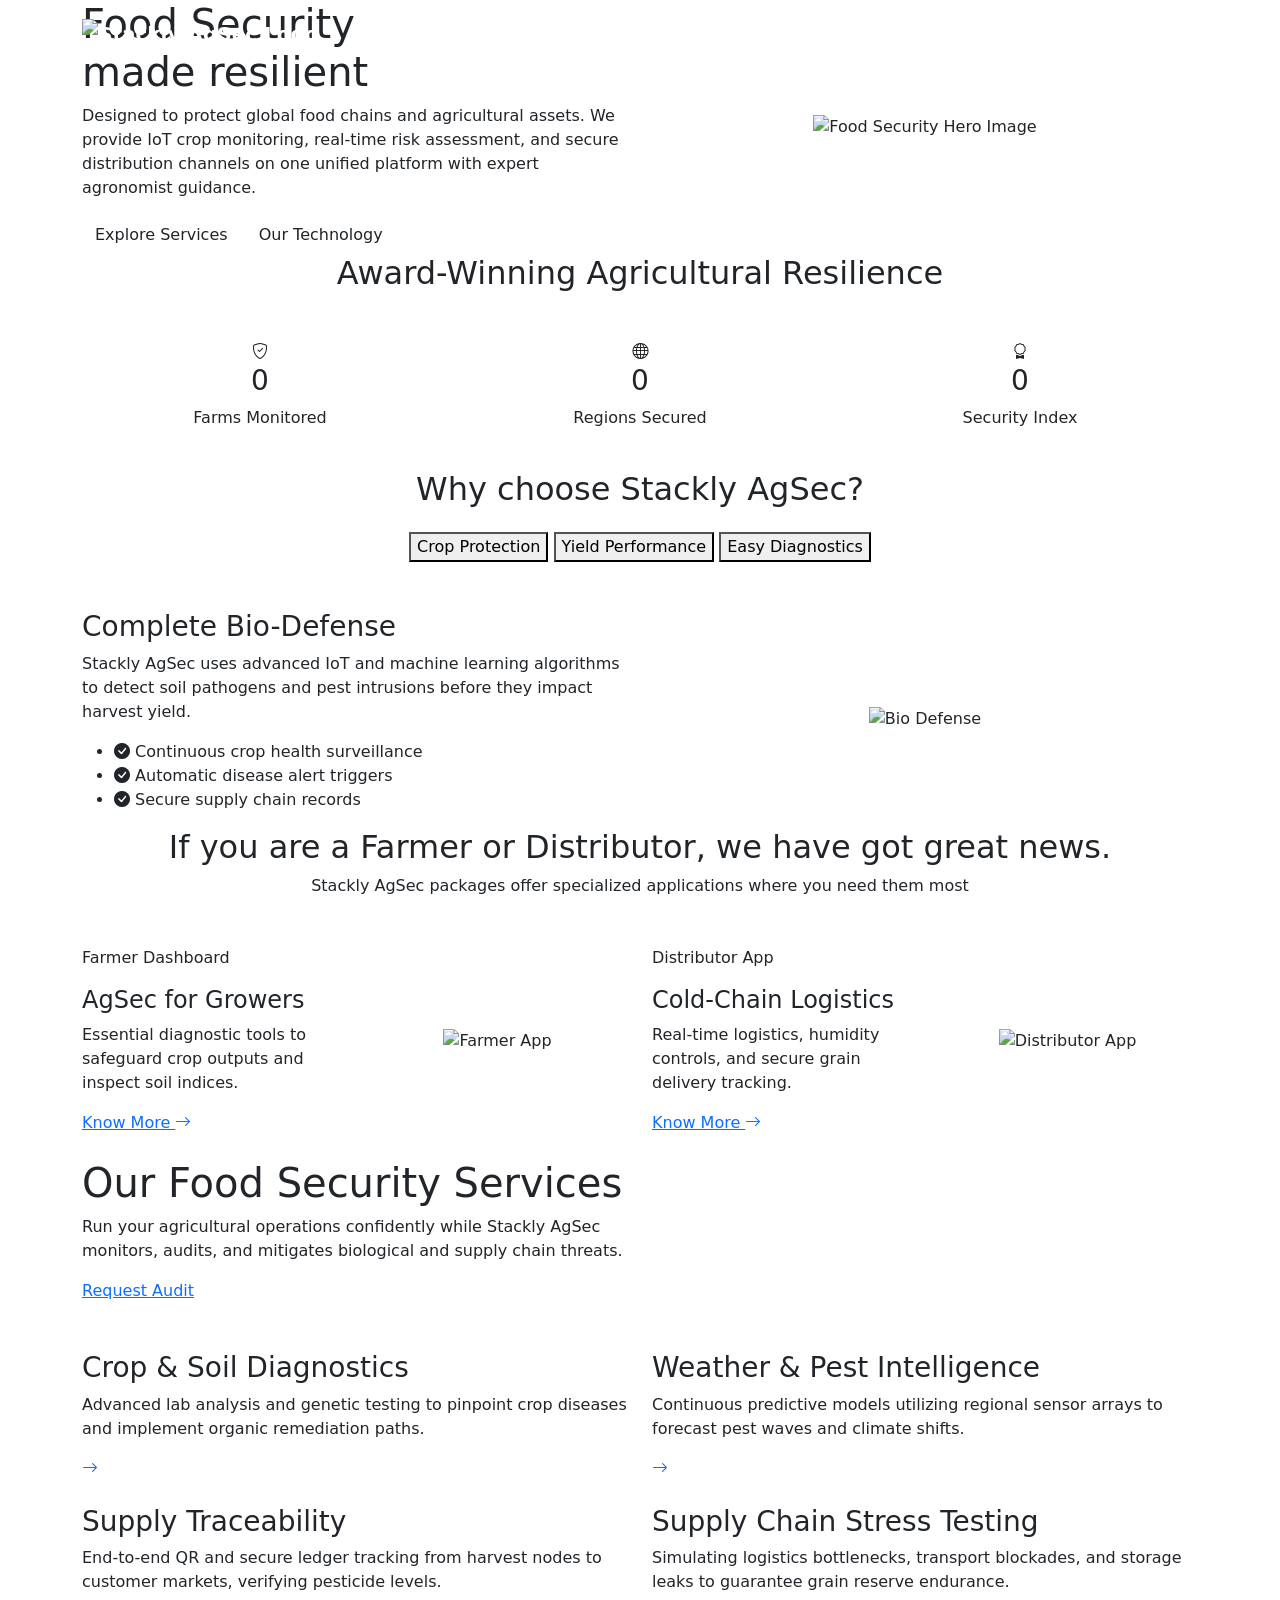
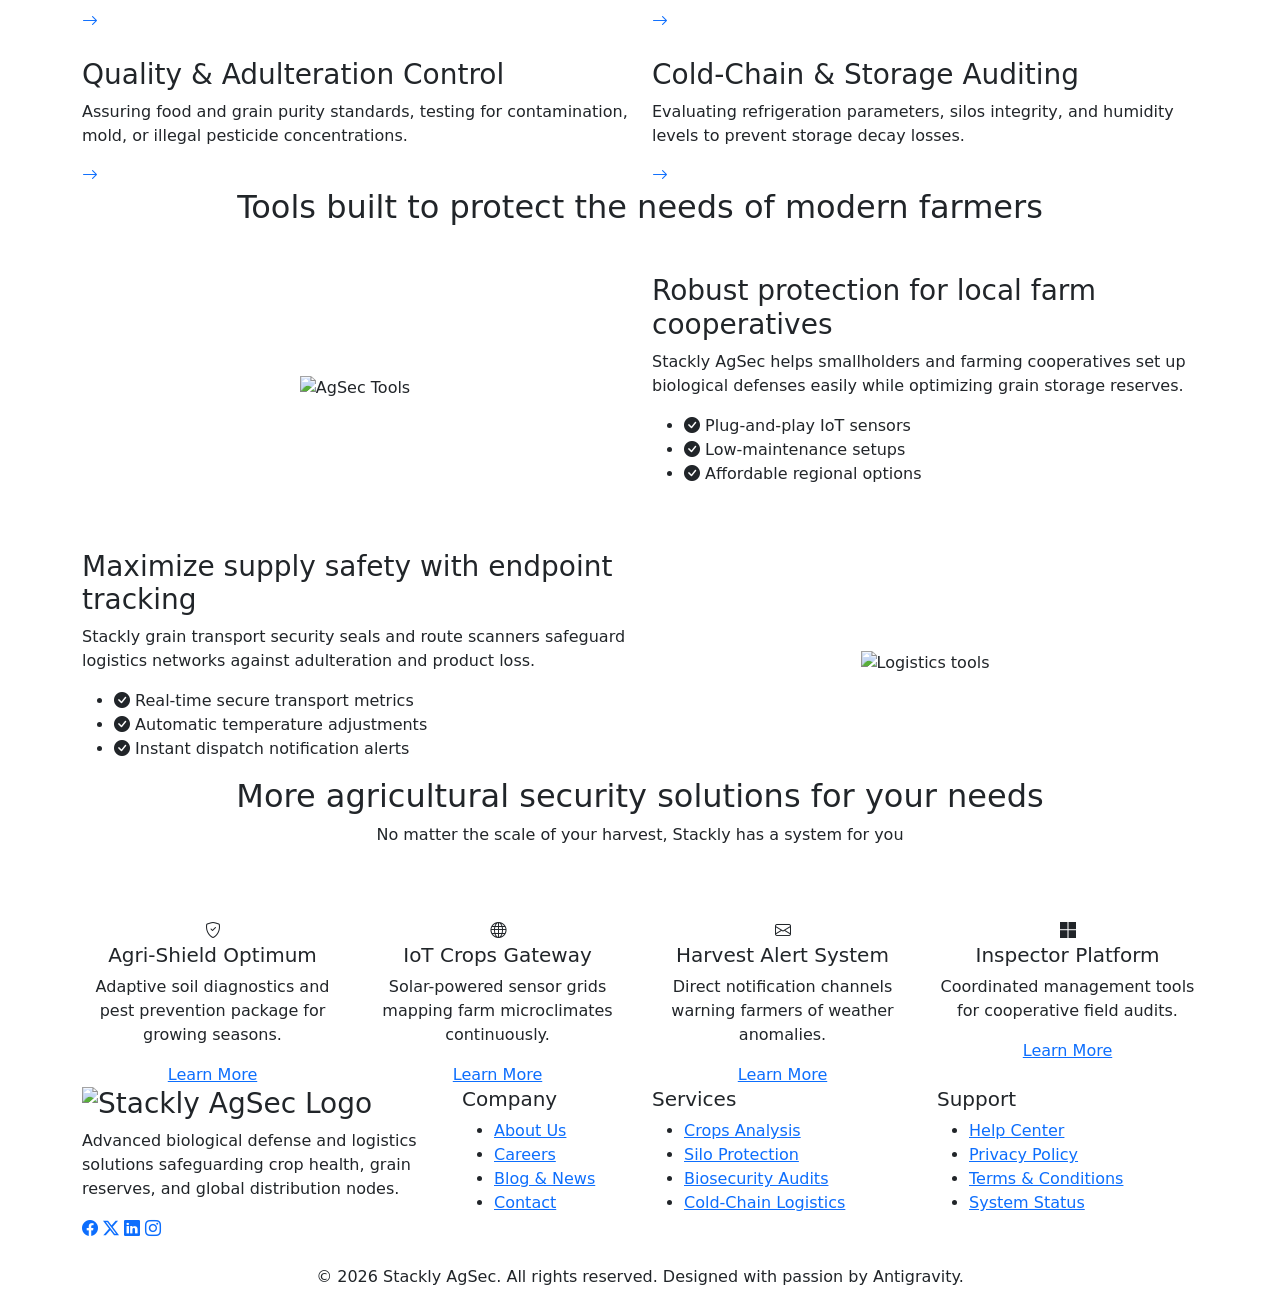
==== index.html @ b30dc9fa "Add files via upload" ====
<!DOCTYPE html>
<html lang="en">
<head>
<meta charset="UTF-8">
<meta name="viewport" content="width=device-width, initial-scale=1.0">
<title> Stackly || Food Security & Agricultural Resilience</title>

<!-- Bootstrap CSS -->
<link href="https://cdn.jsdelivr.net/npm/bootstrap@5.3.0/dist/css/bootstrap.min.css" rel="stylesheet">
<!-- Bootstrap Icons -->
<link href="https://cdn.jsdelivr.net/npm/bootstrap-icons/font/bootstrap-icons.css" rel="stylesheet">
<!-- Google Fonts -->
<link href="https://fonts.googleapis.com/css2?family=Inter:wght@300;400;500;600&family=Outfit:wght@400;700;800&display=swap" rel="stylesheet">

<link rel="stylesheet" href="css/style.css">
</head>

<body>

<!-- 1. Navbar -->
<nav class="navbar navbar-expand-lg navbar-dark custom-navbar fixed-top">
  <div class="container">
    <a class="navbar-brand fw-bold d-flex align-items-center" href="index.html">
      <img src="images/logo.webp" alt="Stackly AgSec Logo" class="logo-img">
    </a>
    <button class="navbar-toggler" type="button" data-bs-toggle="collapse" data-bs-target="#navbarMenu">
      <span class="navbar-toggler-icon"></span>
    </button>
    <div class="collapse navbar-collapse" id="navbarMenu">
      <ul class="navbar-nav ms-auto align-items-lg-center">
        <li class="nav-item">
          <a class="nav-link active" href="index.html"><i class="bi bi-house-door"></i> Home</a>
        </li>
        <li class="nav-item">
          <a class="nav-link" href="about.html"><i class="bi bi-shield-check"></i> About Us</a>
        </li>
        <li class="nav-item">
          <a class="nav-link" href="services.html"><i class="bi bi-shield-check"></i> Services</a>
        </li>
        <li class="nav-item">
          <a class="nav-link" href="blog.html"><i class="bi bi-journal-text"></i> Blog</a>
        </li>
        <li class="nav-item">
          <a class="nav-link" href="contact.html"><i class="bi bi-envelope"></i> Contact</a>
        </li>
        <li class="nav-item dropdown ms-lg-3">
          <a class="nav-link dropdown-toggle profile-icon" href="#" role="button" data-bs-toggle="dropdown">
            <i class="bi bi-person-circle fs-4"></i>
          </a>
          <ul class="dropdown-menu dropdown-menu-end custom-dropdown">
            <li><a class="dropdown-item" href="login.html"><i class="bi bi-box-arrow-in-right"></i> Login</a></li>
            <li><a class="dropdown-item" href="register.html"><i class="bi bi-person-plus"></i> Register</a></li>
          </ul>
        </li>
      </ul>
    </div>
  </div>
</nav>

<!-- 2. Hero Section -->
<section class="hero-section d-flex align-items-center">
  <div class="container">
    <div class="row align-items-center">
      <div class="col-lg-6 text-content">
        <h1 class="hero-title">
          <span>Food Security</span> <br> made resilient
        </h1>
        <p class="hero-text">
          Designed to protect global food chains and agricultural assets. We provide IoT crop monitoring, real-time risk assessment, and secure distribution channels on one unified platform with expert agronomist guidance.
        </p>
        <div class="hero-buttons">
          <a href="error.html" class="btn btn-cyber">Explore Services</a>
          <a href="error.html" class="btn btn-link-custom">Our Technology</a>
        </div>
      </div>
      <div class="col-lg-6 text-center">
        <img src="images/welcome.webp" class="img-fluid hero-img" alt="Food Security Hero Image">
      </div>
    </div>
  </div>
</section>

<!-- 3. Stats Section -->
<section class="stats-section">
  <div class="container">
    <h2 class="text-center stats-title">Award-Winning Agricultural Resilience</h2>
    <div class="row mt-5">
      <div class="col-lg-4 col-md-6 mb-4">
        <div class="stat-card text-center">
          <i class="bi bi-shield-check stat-icon"></i>
          <h3 class="counter stat-number" data-target="4500" data-suffix="+">0</h3>
          <p>Farms Monitored</p>
        </div>
      </div>
      <div class="col-lg-4 col-md-6 mb-4">
        <div class="stat-card text-center">
          <i class="bi bi-globe stat-icon"></i>
          <h3 class="counter stat-number" data-target="80" data-suffix="+">0</h3>
          <p>Regions Secured</p>
        </div>
      </div>
      <div class="col-lg-4 col-md-6 mb-4">
        <div class="stat-card text-center">
          <i class="bi bi-award stat-icon"></i>
          <h3 class="counter stat-number" data-target="95" data-suffix="%">0</h3>
          <p>Security Index</p>
        </div>
      </div>
    </div>
  </div>
</section>

<!-- 4. Why Choose Section -->
<section class="choose-section">
  <div class="container">
    <h2 class="text-center section-title">Why choose <span>Stackly AgSec</span>?</h2>
    <div class="tabs text-center mt-4">
      <button class="tab-btn active" onclick="showTab('protection')">Crop Protection</button>
      <button class="tab-btn" onclick="showTab('performance')">Yield Performance</button>
      <button class="tab-btn" onclick="showTab('easy')">Easy Diagnostics</button>
    </div>
    <div class="tab-content mt-5">
      <!-- Tab 1 -->
      <div class="tab-pane active" id="protection">
        <div class="row align-items-center">
          <div class="col-lg-6">
            <h3>Complete Bio-Defense</h3>
            <p>Stackly AgSec uses advanced IoT and machine learning algorithms to detect soil pathogens and pest intrusions before they impact harvest yield.</p>
            <ul>
              <li><i class="bi bi-check-circle-fill"></i> Continuous crop health surveillance</li>
              <li><i class="bi bi-check-circle-fill"></i> Automatic disease alert triggers</li>
              <li><i class="bi bi-check-circle-fill"></i> Secure supply chain records</li>
            </ul>
          </div>
          <div class="col-lg-6 text-center">
            <img src="images/hero1.webp" class="img-fluid tab-img" alt="Bio Defense">
          </div>
        </div>
      </div>
      <!-- Tab 2 -->
      <div class="tab-pane" id="performance">
        <div class="row align-items-center">
          <div class="col-lg-6">
            <h3>Optimizing Soil & Output</h3>
            <p>Lightweight remote monitoring sensors running on solar power continuously track moisture, nutrients, and temperature conditions to guide irrigation cycles.</p>
            <ul>
              <li><i class="bi bi-check-circle-fill"></i> Automated soil data gathering</li>
              <li><i class="bi bi-check-circle-fill"></i> Weekly yield predictions</li>
            </ul>
          </div>
          <div class="col-lg-6 text-center">
            <img src="images/hero2.webp" class="img-fluid tab-img" alt="Soil Optimization">
          </div>
        </div>
      </div>
      <!-- Tab 3 -->
      <div class="tab-pane" id="easy">
        <div class="row align-items-center">
          <div class="col-lg-6">
            <h3>Simple Partner Console</h3>
            <p>Get complete insight into crop indices, soil history, and order logs through an intuitive desktop and mobile interface designed for farmers.</p>
            <ul>
              <li><i class="bi bi-check-circle-fill"></i> Customizable threat alerts</li>
              <li><i class="bi bi-check-circle-fill"></i> Direct agricultural advisor chat</li>
            </ul>
          </div>
          <div class="col-lg-6 text-center">
            <img src="images/hero3.webp" class="img-fluid tab-img" alt="Partner Console">
          </div>
        </div>
      </div>
    </div>
  </div>
</section>

<!-- 5. Platforms Section -->
<section class="platform-section">
  <div class="container text-center">
    <h2 class="platform-title">If you are a Farmer or Distributor, we have got great news.</h2>
    <p class="platform-subtitle">Stackly AgSec packages offer specialized applications where you need them most</p>
    <div class="row mt-5">
      <!-- Card 1 -->
      <div class="col-lg-6 mb-4">
        <div class="platform-card">
          <div class="row align-items-center">
            <div class="col-md-6 text-start">
              <p class="small-text">Farmer Dashboard</p>
              <h4>AgSec for Growers</h4>
              <p>Essential diagnostic tools to safeguard crop outputs and inspect soil indices.</p>
              <a href="error.html" class="know-btn">Know More <i class="bi bi-arrow-right"></i></a>
            </div>
            <div class="col-md-6 text-center">
              <img src="images/blog4.webp" class="img-fluid card-img" alt="Farmer App">
            </div>
          </div>
        </div>
      </div>
      <!-- Card 2 -->
      <div class="col-lg-6 mb-4">
        <div class="platform-card">
          <div class="row align-items-center">
            <div class="col-md-6 text-start">
              <p class="small-text">Distributor App</p>
              <h4>Cold-Chain Logistics</h4>
              <p>Real-time logistics, humidity controls, and secure grain delivery tracking.</p>
              <a href="error.html" class="know-btn">Know More <i class="bi bi-arrow-right"></i></a>
            </div>
            <div class="col-md-6 text-center">
              <img src="images/blog5.webp" class="img-fluid card-img" alt="Distributor App">
            </div>
          </div>
        </div>
      </div>
    </div>
  </div>
</section>

<!-- 6. Services Section -->
<section class="services-section">
  <div class="container">
    <div class="row align-items-center mb-5">
      <div class="col-lg-6">
        <h1 class="service-title">Our Food Security Services</h1>
        <p class="service-text">
          Run your agricultural operations confidently while Stackly AgSec monitors, audits, and mitigates biological and supply chain threats.
        </p>
        <a href="contact.html" class="chat-btn">Request Audit</a>
      </div>
      <div class="col-lg-6 text-center">
        <div class="circle-design"></div>
      </div>
    </div>
    <div class="row g-4">
      <!-- Cards -->
      <div class="col-lg-6">
        <div class="service-card">
          <h3>Crop & Soil Diagnostics</h3>
          <p>Advanced lab analysis and genetic testing to pinpoint crop diseases and implement organic remediation paths.</p>
          <a href="services.html" class="arrow-btn"><i class="bi bi-arrow-right"></i></a>
        </div>
      </div>
      <div class="col-lg-6">
        <div class="service-card">
          <h3>Weather & Pest Intelligence</h3>
          <p>Continuous predictive models utilizing regional sensor arrays to forecast pest waves and climate shifts.</p>
          <a href="services.html" class="arrow-btn"><i class="bi bi-arrow-right"></i></a>
        </div>
      </div>
      <div class="col-lg-6">
        <div class="service-card">
          <h3>Supply Traceability</h3>
          <p>End-to-end QR and secure ledger tracking from harvest nodes to customer markets, verifying pesticide levels.</p>
          <a href="services.html" class="arrow-btn"><i class="bi bi-arrow-right"></i></a>
        </div>
      </div>
      <div class="col-lg-6">
        <div class="service-card">
          <h3>Supply Chain Stress Testing</h3>
          <p>Simulating logistics bottlenecks, transport blockades, and storage leaks to guarantee grain reserve endurance.</p>
          <a href="services.html" class="arrow-btn"><i class="bi bi-arrow-right"></i></a>
        </div>
      </div>
      <div class="col-lg-6">
        <div class="service-card">
          <h3>Quality & Adulteration Control</h3>
          <p>Assuring food and grain purity standards, testing for contamination, mold, or illegal pesticide concentrations.</p>
          <a href="services.html" class="arrow-btn"><i class="bi bi-arrow-right"></i></a>
        </div>
      </div>
      <div class="col-lg-6">
        <div class="service-card">
          <h3>Cold-Chain & Storage Auditing</h3>
          <p>Evaluating refrigeration parameters, silos integrity, and humidity levels to prevent storage decay losses.</p>
          <a href="services.html" class="arrow-btn"><i class="bi bi-arrow-right"></i></a>
        </div>
      </div>
    </div>
  </div>
</section>

<!-- 7. Business Tools Section -->
<section class="business-section">
  <div class="container">
    <h2 class="business-title text-center">Tools built to protect the needs of modern farmers</h2>
    <div class="row align-items-center mt-5">
      <div class="col-lg-6 text-center">
        <div class="image-box">
          <img src="images/cta_bg.webp" class="img-fluid" alt="AgSec Tools">
        </div>
      </div>
      <div class="col-lg-6">
        <h3>Robust protection for local farm cooperatives</h3>
        <p>Stackly AgSec helps smallholders and farming cooperatives set up biological defenses easily while optimizing grain storage reserves.</p>
        <ul class="business-list">
          <li><i class="bi bi-check-circle-fill"></i> Plug-and-play IoT sensors</li>
          <li><i class="bi bi-check-circle-fill"></i> Low-maintenance setups</li>
          <li><i class="bi bi-check-circle-fill"></i> Affordable regional options</li>
        </ul>
      </div>
    </div>
    <div class="row align-items-center mt-5 flex-lg-row-reverse">
      <div class="col-lg-6 text-center">
        <div class="image-box">
          <img src="images/story.webp" class="img-fluid" alt="Logistics tools">
        </div>
      </div>
      <div class="col-lg-6">
        <h3>Maximize supply safety with endpoint tracking</h3>
        <p>Stackly grain transport security seals and route scanners safeguard logistics networks against adulteration and product loss.</p>
        <ul class="business-list">
          <li><i class="bi bi-check-circle-fill"></i> Real-time secure transport metrics</li>
          <li><i class="bi bi-check-circle-fill"></i> Automatic temperature adjustments</li>
          <li><i class="bi bi-check-circle-fill"></i> Instant dispatch notification alerts</li>
        </ul>
      </div>
    </div>
  </div>
</section>

<!-- 8. Solutions Section -->
<section class="solutions-section">
  <div class="container text-center">
    <h2 class="solutions-title">More agricultural security solutions for your needs</h2>
    <p class="solutions-subtitle">No matter the scale of your harvest, Stackly has a system for you</p>
    <div class="row mt-5 g-4">
      <!-- Solution 1 -->
      <div class="col-lg-3 col-md-6">
        <div class="solution-card">
          <i class="bi bi-shield-check icon"></i>
          <h5>Agri-Shield Optimum</h5>
          <p>Adaptive soil diagnostics and pest prevention package for growing seasons.</p>
          <a href="services.html" class="solution-btn">Learn More</a>
        </div>
      </div>
      <!-- Solution 2 -->
      <div class="col-lg-3 col-md-6">
        <div class="solution-card">
          <i class="bi bi-globe icon"></i>
          <h5>IoT Crops Gateway</h5>
          <p>Solar-powered sensor grids mapping farm microclimates continuously.</p>
          <a href="services.html" class="solution-btn">Learn More</a>
        </div>
      </div>
      <!-- Solution 3 -->
      <div class="col-lg-3 col-md-6">
        <div class="solution-card">
          <i class="bi bi-envelope icon"></i>
          <h5>Harvest Alert System</h5>
          <p>Direct notification channels warning farmers of weather anomalies.</p>
          <a href="services.html" class="solution-btn">Learn More</a>
        </div>
      </div>
      <!-- Solution 4 -->
      <div class="col-lg-3 col-md-6">
        <div class="solution-card">
          <i class="bi bi-microsoft icon"></i>
          <h5>Inspector Platform</h5>
          <p>Coordinated management tools for cooperative field audits.</p>
          <a href="services.html" class="solution-btn">Learn More</a>
        </div>
      </div>
    </div>
  </div>
</section>

<!-- 9. Footer Section -->
<footer class="footer-section">
  <div class="container">
    <div class="row">
      <div class="col-lg-4 col-md-6 mb-4">
        <h3 class="footer-logo d-flex align-items-center">
          <img src="images/logo.webp" alt="Stackly AgSec Logo" class="footer-logo-img me-2">
        </h3>
        <p class="footer-text">
          Advanced biological defense and logistics solutions safeguarding crop health, grain reserves, and global distribution nodes.
        </p>
        <div class="social-icons">
          <a href="error.html"><i class="bi bi-facebook"></i></a>
          <a href="error.html"><i class="bi bi-twitter-x"></i></a>
          <a href="error.html"><i class="bi bi-linkedin"></i></a>
          <a href="error.html"><i class="bi bi-instagram"></i></a>
        </div>
      </div>
      <div class="col-lg-2 col-md-6 mb-4">
        <h5>Company</h5>
        <ul>
          <li><a href="about.html">About Us</a></li>
          <li><a href="error.html">Careers</a></li>
          <li><a href="blog.html">Blog & News</a></li>
          <li><a href="contact.html">Contact</a></li>
        </ul>
      </div>
      <div class="col-lg-3 col-md-6 mb-4">
        <h5>Services</h5>
        <ul>
          <li><a href="services.html">Crops Analysis</a></li>
          <li><a href="services.html">Silo Protection</a></li>
          <li><a href="services.html">Biosecurity Audits</a></li>
          <li><a href="services.html">Cold-Chain Logistics</a></li>
        </ul>
      </div>
      <div class="col-lg-3 col-md-6 mb-4">
        <h5>Support</h5>
        <ul>
          <li><a href="error.html">Help Center</a></li>
          <li><a href="error.html">Privacy Policy</a></li>
          <li><a href="error.html">Terms & Conditions</a></li>
          <li><a href="error.html">System Status</a></li>
        </ul>
      </div>
    </div>
    <div class="footer-bottom text-center">
      <p>&copy; 2026 Stackly AgSec. All rights reserved. Designed with passion by Antigravity.</p>
    </div>
  </div>
</footer>

<!-- Bootstrap JS -->
<script src="https://cdn.jsdelivr.net/npm/bootstrap@5.3.0/dist/js/bootstrap.bundle.min.js"></script>

<!-- Script -->
<script src="js/script.js"></script>

<!-- Custom scripts for home page -->
<script>
  function showTab(tabId) {
    let tabs = document.querySelectorAll('.tab-pane');
    let buttons = document.querySelectorAll('.tab-btn');
    tabs.forEach(t => t.classList.remove('active'));
    buttons.forEach(b => b.classList.remove('active'));
    
    document.getElementById(tabId).classList.add('active');
    event.currentTarget.classList.add('active');
  }
</script>
</body>
</html>
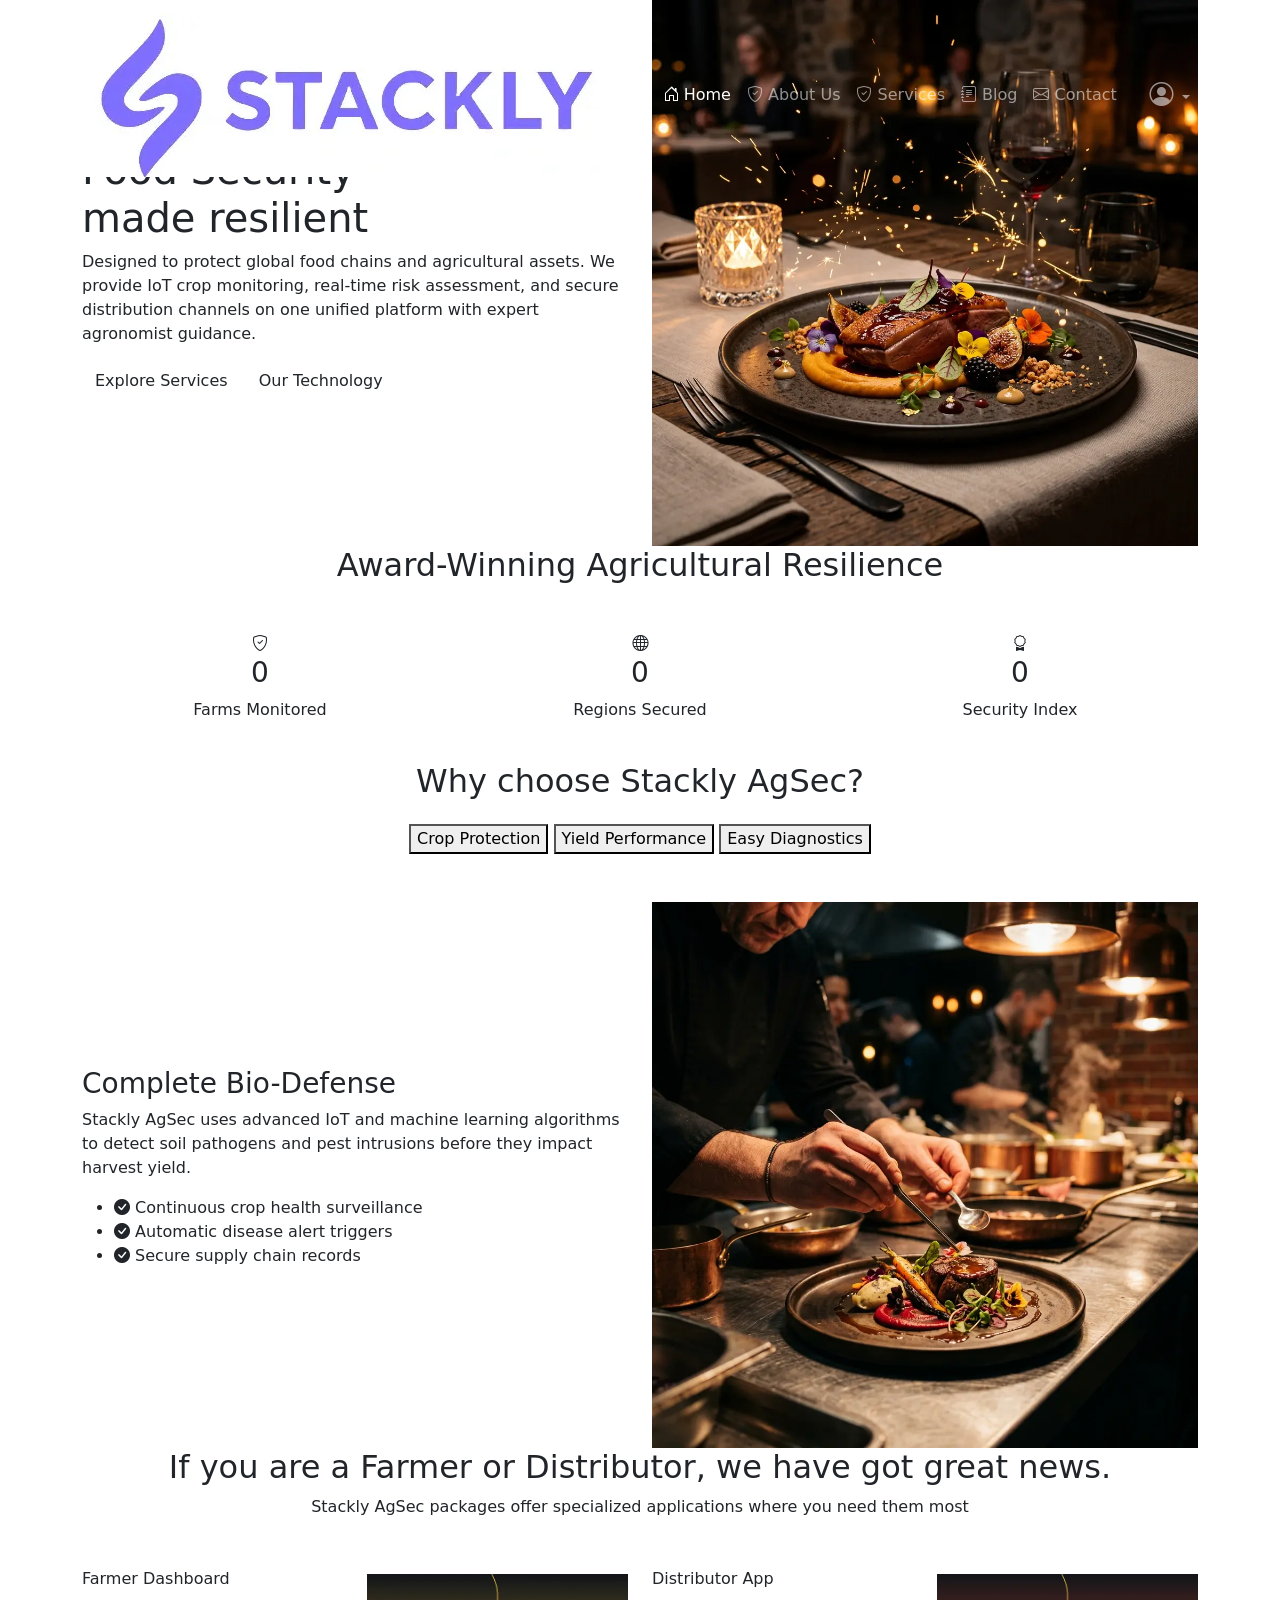
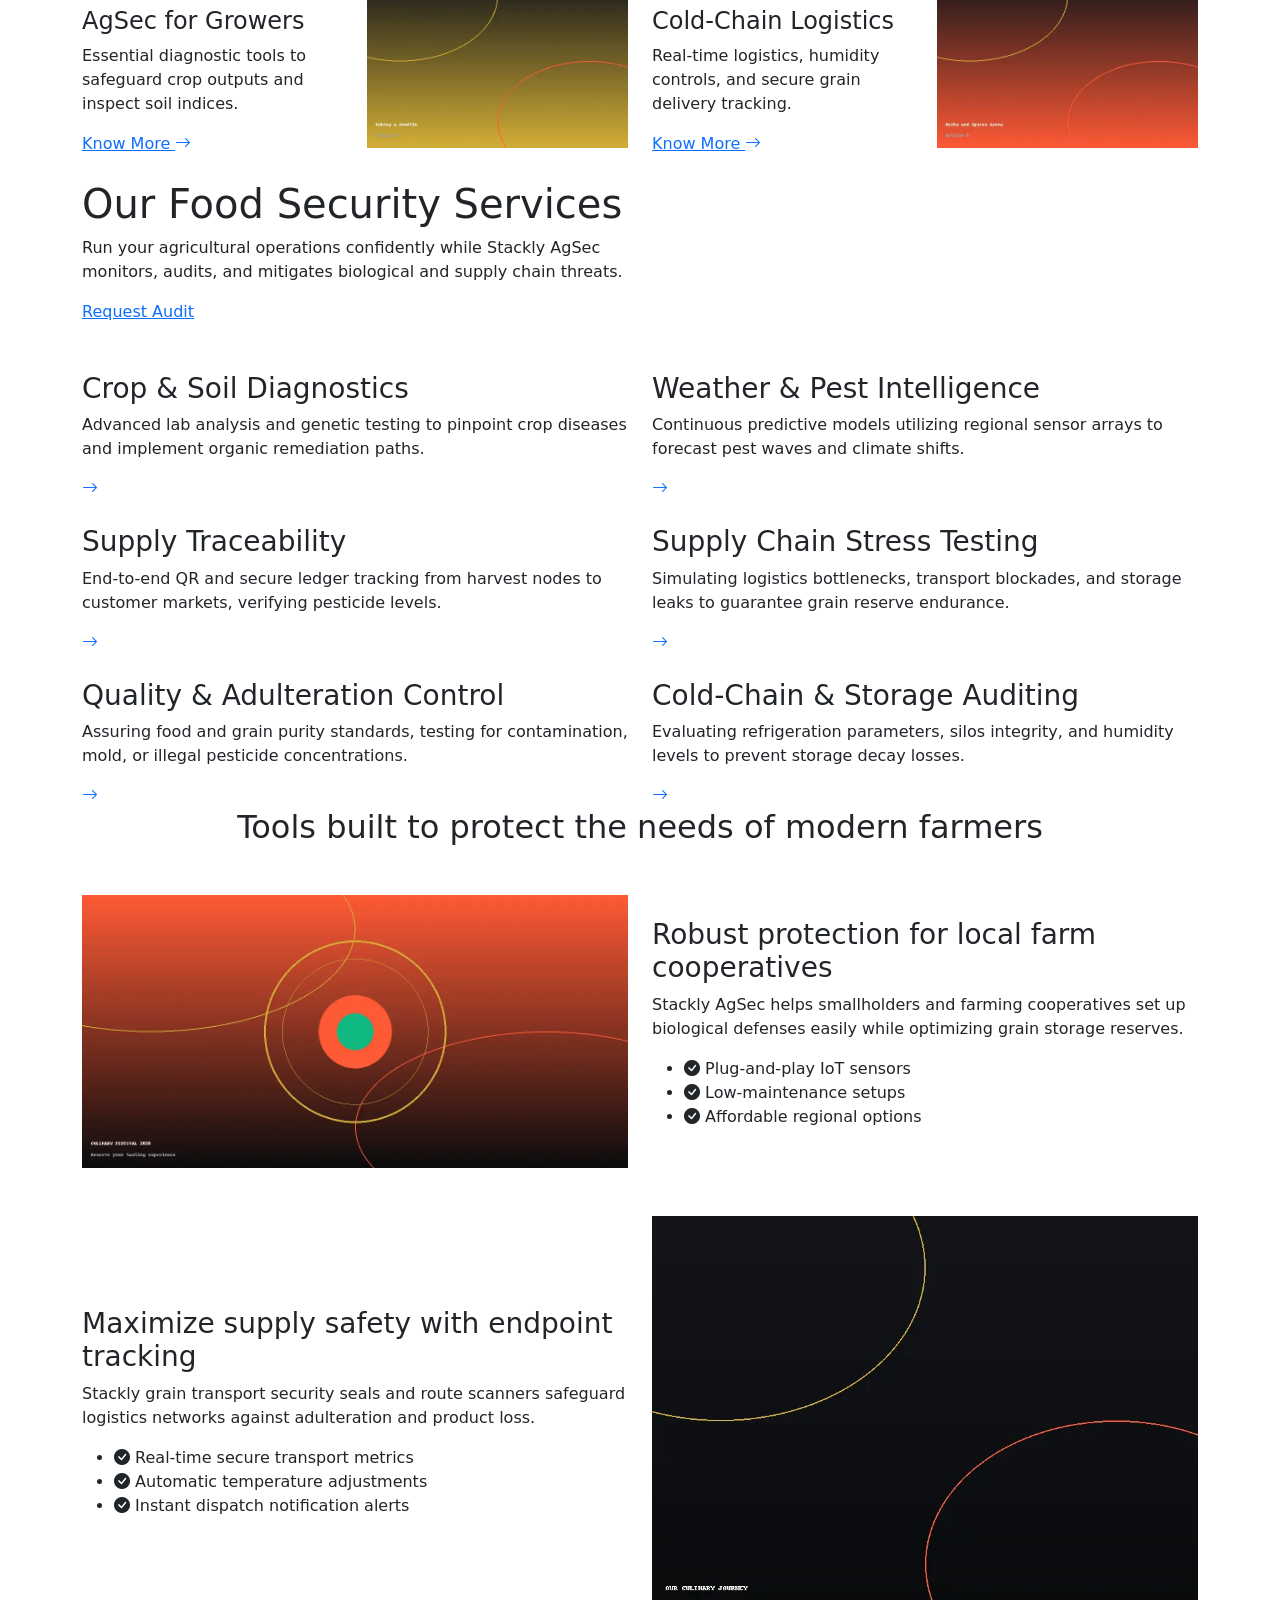
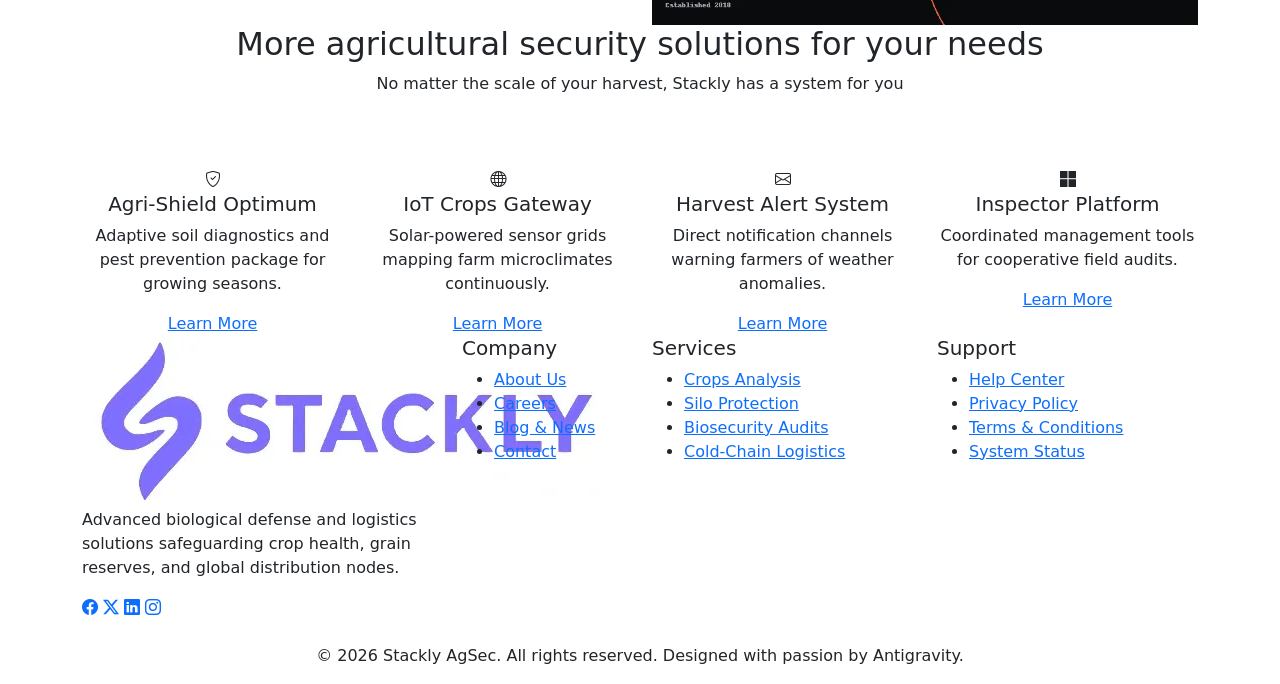
==== commit 9dbd2e6e: "Update index.html" ====
--- a/index.html
+++ b/index.html
@@ -21,7 +21,7 @@
 <nav class="navbar navbar-expand-lg navbar-dark custom-navbar fixed-top">
   <div class="container">
     <a class="navbar-brand fw-bold d-flex align-items-center" href="index.html">
-      <img src="images/logo.webp" alt="Stackly AgSec Logo" class="logo-img">
+      <img src="logo.webp" alt="Stackly AgSec Logo" class="logo-img">
     </a>
     <button class="navbar-toggler" type="button" data-bs-toggle="collapse" data-bs-target="#navbarMenu">
       <span class="navbar-toggler-icon"></span>
@@ -74,7 +74,7 @@
         </div>
       </div>
       <div class="col-lg-6 text-center">
-        <img src="images/welcome.webp" class="img-fluid hero-img" alt="Food Security Hero Image">
+        <img src="welcome.webp" class="img-fluid hero-img" alt="Food Security Hero Image">
       </div>
     </div>
   </div>
@@ -133,7 +133,7 @@
             </ul>
           </div>
           <div class="col-lg-6 text-center">
-            <img src="images/hero1.webp" class="img-fluid tab-img" alt="Bio Defense">
+            <img src="hero1.webp" class="img-fluid tab-img" alt="Bio Defense">
           </div>
         </div>
       </div>
@@ -149,7 +149,7 @@
             </ul>
           </div>
           <div class="col-lg-6 text-center">
-            <img src="images/hero2.webp" class="img-fluid tab-img" alt="Soil Optimization">
+            <img src="hero2.webp" class="img-fluid tab-img" alt="Soil Optimization">
           </div>
         </div>
       </div>
@@ -165,7 +165,7 @@
             </ul>
           </div>
           <div class="col-lg-6 text-center">
-            <img src="images/hero3.webp" class="img-fluid tab-img" alt="Partner Console">
+            <img src="hero3.webp" class="img-fluid tab-img" alt="Partner Console">
           </div>
         </div>
       </div>
@@ -190,7 +190,7 @@
               <a href="error.html" class="know-btn">Know More <i class="bi bi-arrow-right"></i></a>
             </div>
             <div class="col-md-6 text-center">
-              <img src="images/blog4.webp" class="img-fluid card-img" alt="Farmer App">
+              <img src="blog4.webp" class="img-fluid card-img" alt="Farmer App">
             </div>
           </div>
         </div>
@@ -206,7 +206,7 @@
               <a href="error.html" class="know-btn">Know More <i class="bi bi-arrow-right"></i></a>
             </div>
             <div class="col-md-6 text-center">
-              <img src="images/blog5.webp" class="img-fluid card-img" alt="Distributor App">
+              <img src="blog5.webp" class="img-fluid card-img" alt="Distributor App">
             </div>
           </div>
         </div>
@@ -285,7 +285,7 @@
     <div class="row align-items-center mt-5">
       <div class="col-lg-6 text-center">
         <div class="image-box">
-          <img src="images/cta_bg.webp" class="img-fluid" alt="AgSec Tools">
+          <img src="cta_bg.webp" class="img-fluid" alt="AgSec Tools">
         </div>
       </div>
       <div class="col-lg-6">
@@ -301,7 +301,7 @@
     <div class="row align-items-center mt-5 flex-lg-row-reverse">
       <div class="col-lg-6 text-center">
         <div class="image-box">
-          <img src="images/story.webp" class="img-fluid" alt="Logistics tools">
+          <img src="story.webp" class="img-fluid" alt="Logistics tools">
         </div>
       </div>
       <div class="col-lg-6">
@@ -369,7 +369,7 @@
     <div class="row">
       <div class="col-lg-4 col-md-6 mb-4">
         <h3 class="footer-logo d-flex align-items-center">
-          <img src="images/logo.webp" alt="Stackly AgSec Logo" class="footer-logo-img me-2">
+          <img src="logo.webp" alt="Stackly AgSec Logo" class="footer-logo-img me-2">
         </h3>
         <p class="footer-text">
           Advanced biological defense and logistics solutions safeguarding crop health, grain reserves, and global distribution nodes.
